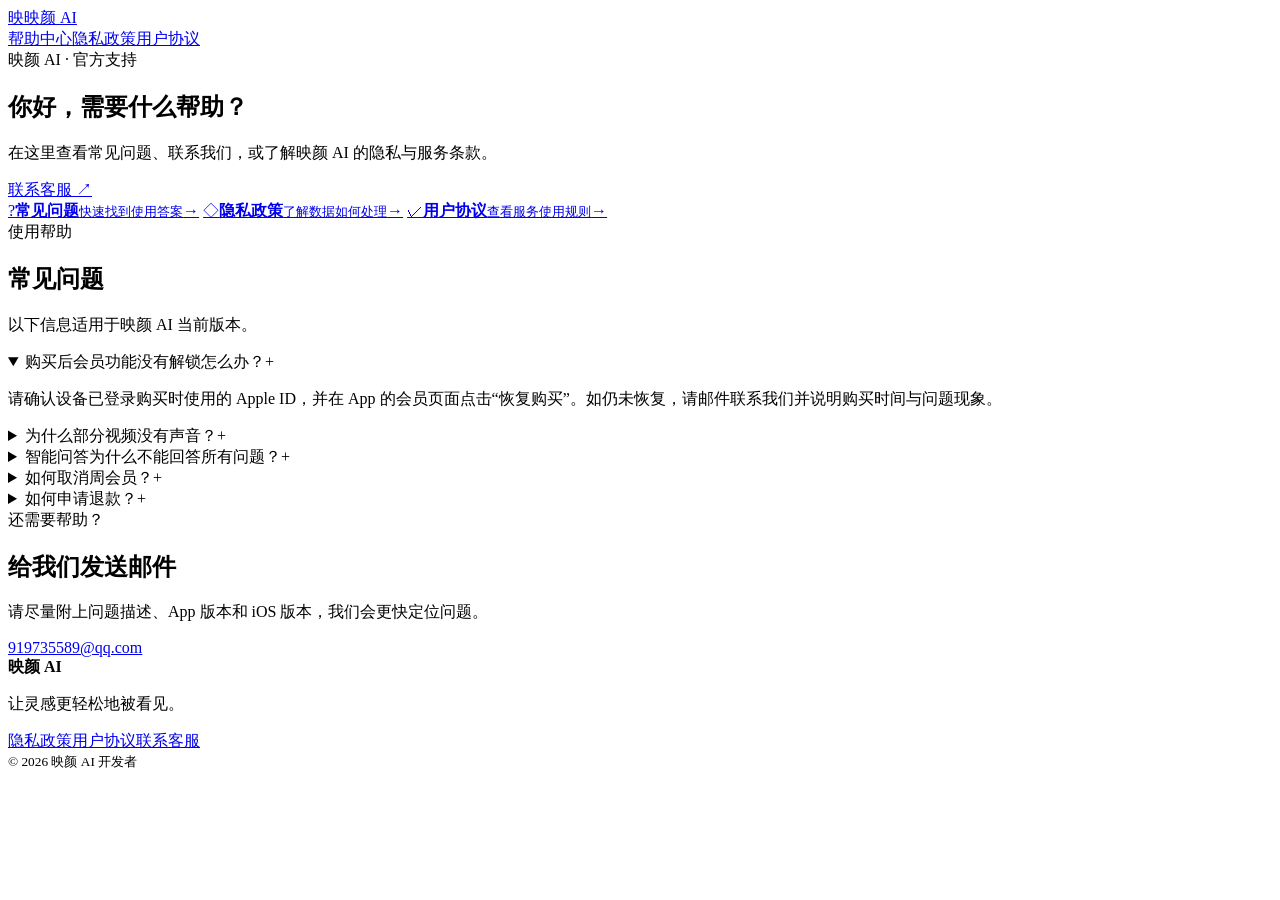
==== site/index.html @ d642b9f5 "Add YingYan AI support website" ====
<!doctype html>
<html lang="zh-CN">
<head>
  <meta charset="utf-8">
  <meta name="viewport" content="width=device-width, initial-scale=1">
  <title>映颜 AI 帮助中心</title>
  <meta name="description" content="映颜 AI 客服支持、隐私政策与用户协议。">
  <link rel="stylesheet" href="styles.css">
</head>
<body>
  <header class="site-header">
    <div class="container header-inner">
      <a class="brand" href="./"><span class="brand-mark">映</span><span>映颜 AI</span></a>
      <nav><a href="./">帮助中心</a><a href="privacy/">隐私政策</a><a href="terms/">用户协议</a></nav>
    </div>
  </header>
  <main>
    <section class="hero">
      <div class="hero-ring"></div>
      <div class="container hero-content">
        <span class="eyebrow">映颜 AI · 官方支持</span>
        <h1>你好，需要什么帮助？</h1>
        <p>在这里查看常见问题、联系我们，或了解映颜 AI 的隐私与服务条款。</p>
        <a class="primary-button" href="mailto:919735589@qq.com">联系客服 <span>↗</span></a>
      </div>
    </section>
    <section class="container quick-links" aria-label="快速入口">
      <a class="quick-card" href="#faq"><span class="quick-icon">?</span><span><strong>常见问题</strong><small>快速找到使用答案</small></span><span class="arrow">→</span></a>
      <a class="quick-card" href="privacy/"><span class="quick-icon">◇</span><span><strong>隐私政策</strong><small>了解数据如何处理</small></span><span class="arrow">→</span></a>
      <a class="quick-card" href="terms/"><span class="quick-icon">✓</span><span><strong>用户协议</strong><small>查看服务使用规则</small></span><span class="arrow">→</span></a>
    </section>
    <section class="container section" id="faq">
      <div class="section-heading"><span class="eyebrow eyebrow-dark">使用帮助</span><h2>常见问题</h2><p>以下信息适用于映颜 AI 当前版本。</p></div>
      <div class="faq-list">
        <details open><summary>购买后会员功能没有解锁怎么办？<span>+</span></summary><p>请确认设备已登录购买时使用的 Apple ID，并在 App 的会员页面点击“恢复购买”。如仍未恢复，请邮件联系我们并说明购买时间与问题现象。</p></details>
        <details><summary>为什么部分视频没有声音？<span>+</span></summary><p>请先确认手机未处于静音模式，并调高媒体音量。部分素材本身可能不含声音；如所有视频均无声音，请重启 App 后再次尝试。</p></details>
        <details><summary>智能问答为什么不能回答所有问题？<span>+</span></summary><p>当前版本使用本地预设内容进行匹配，适合处理已支持板块中的常见问题，不会把输入内容上传到服务器。未匹配到的内容可以更换更简短、明确的说法。</p></details>
        <details><summary>如何取消周会员？<span>+</span></summary><p>打开 iPhone“设置”，点击你的 Apple ID，再进入“订阅”，选择映颜 AI 后取消订阅。取消后仍可使用到当前计费周期结束。</p></details>
        <details><summary>如何申请退款？<span>+</span></summary><p>App 内购买由 Apple 处理。请前往 Apple 的“报告问题”页面提交退款申请，最终结果以 Apple 审核为准。</p></details>
      </div>
    </section>
    <section class="container contact-panel">
      <div><span class="eyebrow eyebrow-light">还需要帮助？</span><h2>给我们发送邮件</h2><p>请尽量附上问题描述、App 版本和 iOS 版本，我们会更快定位问题。</p></div>
      <a class="email-button" href="mailto:919735589@qq.com">919735589@qq.com</a>
    </section>
  </main>
  <footer class="site-footer"><div class="container footer-inner"><div><strong>映颜 AI</strong><p>让灵感更轻松地被看见。</p></div><div class="footer-links"><a href="privacy/">隐私政策</a><a href="terms/">用户协议</a><a href="mailto:919735589@qq.com">联系客服</a></div><small>© 2026 映颜 AI 开发者</small></div></footer>
</body>
</html>
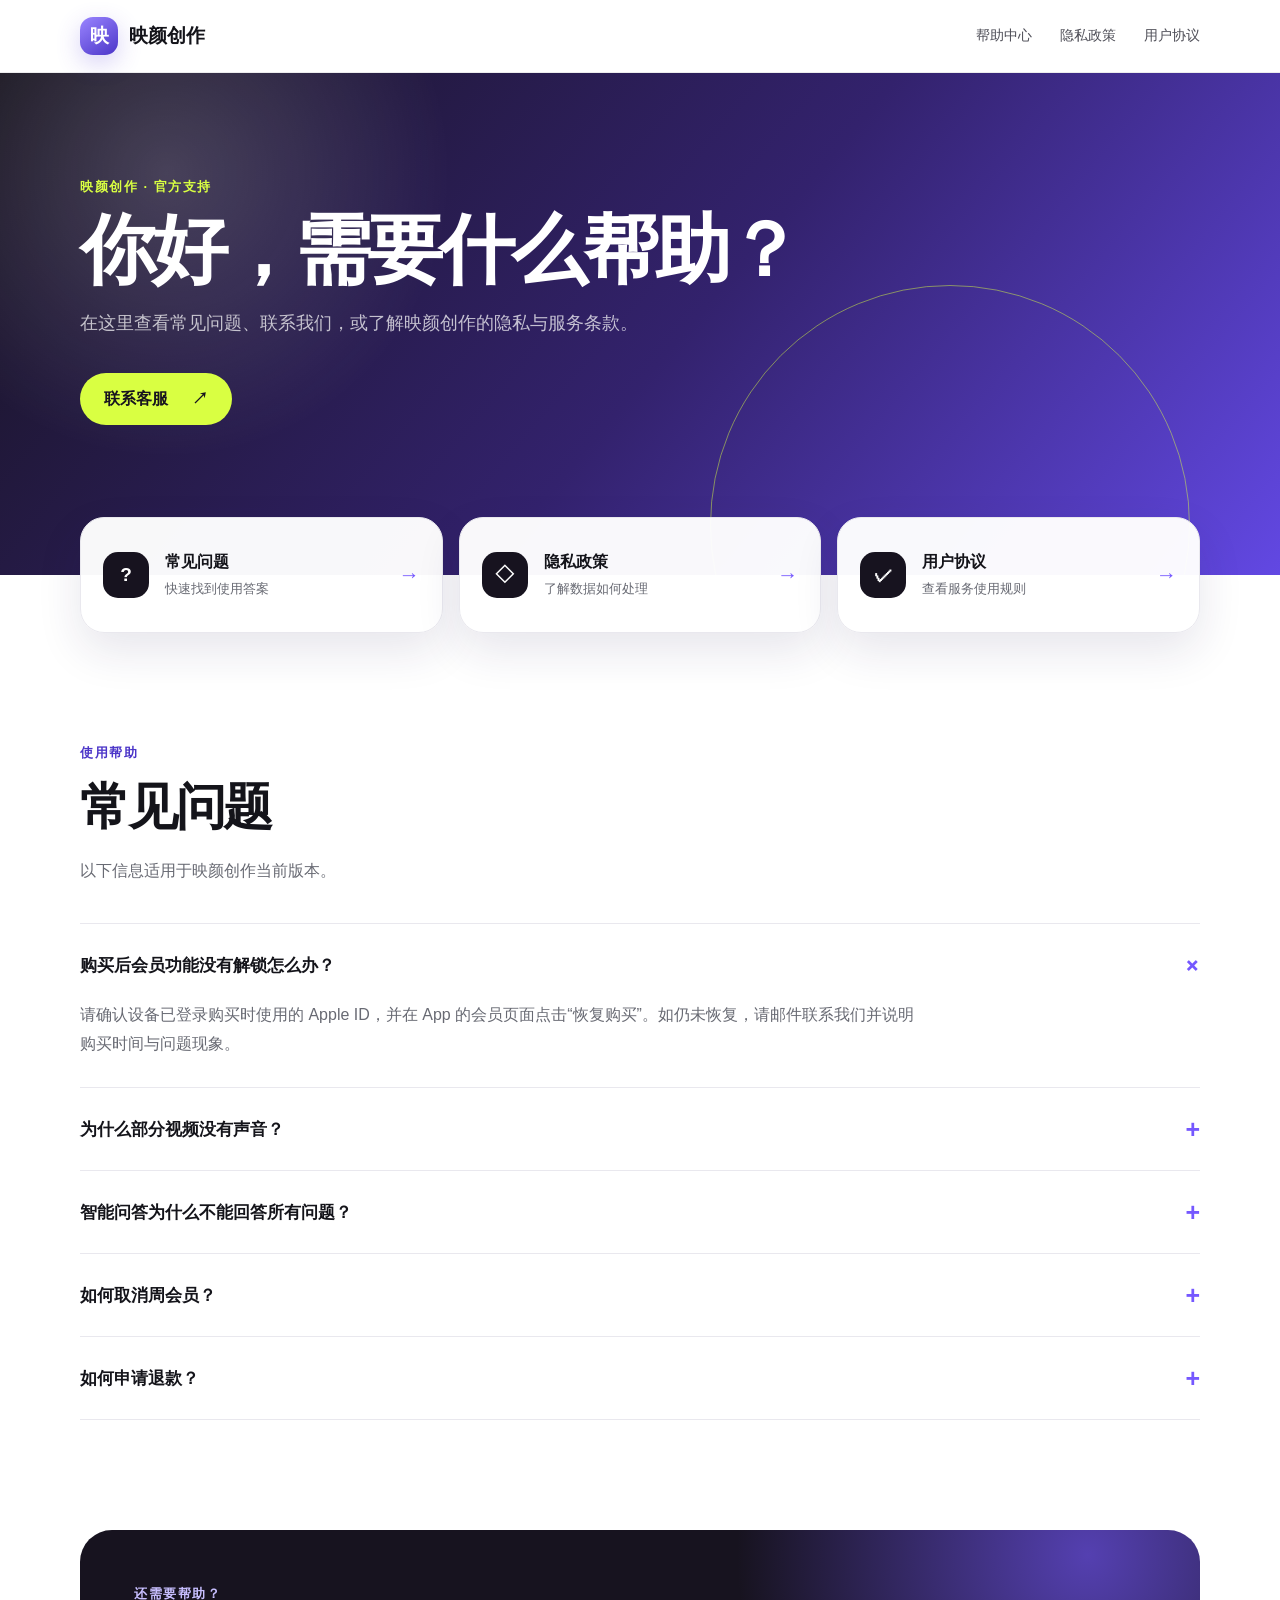
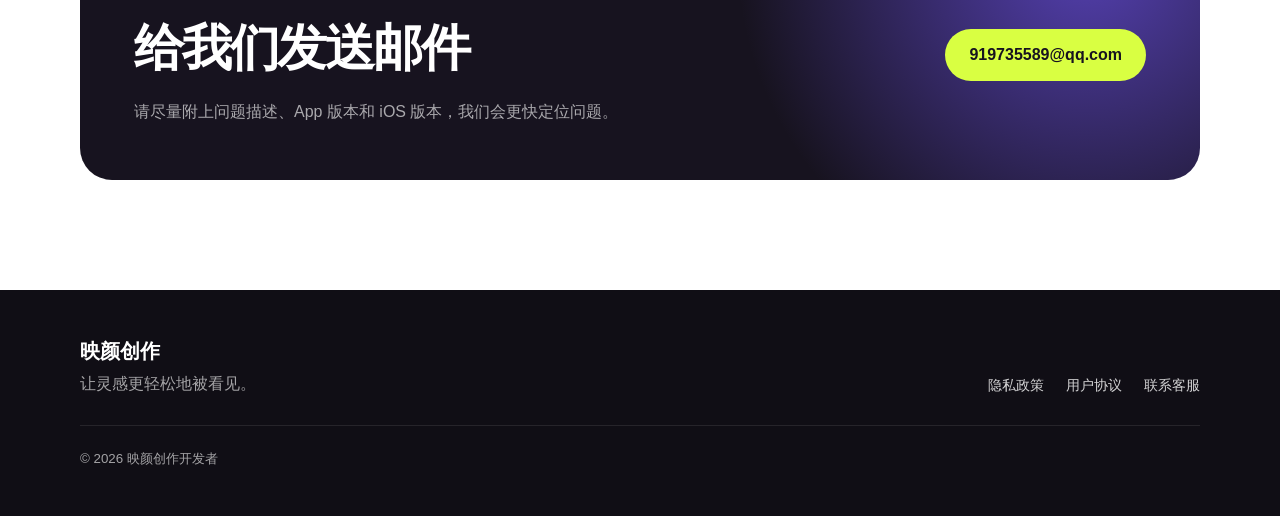
==== commit 03116c29: "Rename app to 映颜创作 Updated the title and descriptions to reflect the rebranding from '映颜 AI' to '映颜创" ====
--- a/site/index.html
+++ b/site/index.html
@@ -3,14 +3,14 @@
 <head>
   <meta charset="utf-8">
   <meta name="viewport" content="width=device-width, initial-scale=1">
-  <title>映颜 AI 帮助中心</title>
-  <meta name="description" content="映颜 AI 客服支持、隐私政策与用户协议。">
+  <title>映颜创作帮助中心</title>
+  <meta name="description" content="映颜创作客服支持、隐私政策与用户协议。">
   <link rel="stylesheet" href="styles.css">
 </head>
 <body>
   <header class="site-header">
     <div class="container header-inner">
-      <a class="brand" href="./"><span class="brand-mark">映</span><span>映颜 AI</span></a>
+      <a class="brand" href="./"><span class="brand-mark">映</span><span>映颜创作</span></a>
       <nav><a href="./">帮助中心</a><a href="privacy/">隐私政策</a><a href="terms/">用户协议</a></nav>
     </div>
   </header>
@@ -18,9 +18,9 @@
     <section class="hero">
       <div class="hero-ring"></div>
       <div class="container hero-content">
-        <span class="eyebrow">映颜 AI · 官方支持</span>
+        <span class="eyebrow">映颜创作 · 官方支持</span>
         <h1>你好，需要什么帮助？</h1>
-        <p>在这里查看常见问题、联系我们，或了解映颜 AI 的隐私与服务条款。</p>
+        <p>在这里查看常见问题、联系我们，或了解映颜创作的隐私与服务条款。</p>
         <a class="primary-button" href="mailto:919735589@qq.com">联系客服 <span>↗</span></a>
       </div>
     </section>
@@ -30,12 +30,12 @@
       <a class="quick-card" href="terms/"><span class="quick-icon">✓</span><span><strong>用户协议</strong><small>查看服务使用规则</small></span><span class="arrow">→</span></a>
     </section>
     <section class="container section" id="faq">
-      <div class="section-heading"><span class="eyebrow eyebrow-dark">使用帮助</span><h2>常见问题</h2><p>以下信息适用于映颜 AI 当前版本。</p></div>
+      <div class="section-heading"><span class="eyebrow eyebrow-dark">使用帮助</span><h2>常见问题</h2><p>以下信息适用于映颜创作当前版本。</p></div>
       <div class="faq-list">
         <details open><summary>购买后会员功能没有解锁怎么办？<span>+</span></summary><p>请确认设备已登录购买时使用的 Apple ID，并在 App 的会员页面点击“恢复购买”。如仍未恢复，请邮件联系我们并说明购买时间与问题现象。</p></details>
         <details><summary>为什么部分视频没有声音？<span>+</span></summary><p>请先确认手机未处于静音模式，并调高媒体音量。部分素材本身可能不含声音；如所有视频均无声音，请重启 App 后再次尝试。</p></details>
         <details><summary>智能问答为什么不能回答所有问题？<span>+</span></summary><p>当前版本使用本地预设内容进行匹配，适合处理已支持板块中的常见问题，不会把输入内容上传到服务器。未匹配到的内容可以更换更简短、明确的说法。</p></details>
-        <details><summary>如何取消周会员？<span>+</span></summary><p>打开 iPhone“设置”，点击你的 Apple ID，再进入“订阅”，选择映颜 AI 后取消订阅。取消后仍可使用到当前计费周期结束。</p></details>
+        <details><summary>如何取消周会员？<span>+</span></summary><p>打开 iPhone“设置”，点击你的 Apple ID，再进入“订阅”，选择映颜创作后取消订阅。取消后仍可使用到当前计费周期结束。</p></details>
         <details><summary>如何申请退款？<span>+</span></summary><p>App 内购买由 Apple 处理。请前往 Apple 的“报告问题”页面提交退款申请，最终结果以 Apple 审核为准。</p></details>
       </div>
     </section>
@@ -44,6 +44,6 @@
       <a class="email-button" href="mailto:919735589@qq.com">919735589@qq.com</a>
     </section>
   </main>
-  <footer class="site-footer"><div class="container footer-inner"><div><strong>映颜 AI</strong><p>让灵感更轻松地被看见。</p></div><div class="footer-links"><a href="privacy/">隐私政策</a><a href="terms/">用户协议</a><a href="mailto:919735589@qq.com">联系客服</a></div><small>© 2026 映颜 AI 开发者</small></div></footer>
+  <footer class="site-footer"><div class="container footer-inner"><div><strong>映颜创作</strong><p>让灵感更轻松地被看见。</p></div><div class="footer-links"><a href="privacy/">隐私政策</a><a href="terms/">用户协议</a><a href="mailto:919735589@qq.com">联系客服</a></div><small>© 2026 映颜创作开发者</small></div></footer>
 </body>
 </html>
--- a/site/styles.css
+++ b/site/styles.css
@@ -0,0 +1,225 @@
+:root {
+  --ink: #14141a;
+  --muted: #686a73;
+  --line: #e9e8ee;
+  --violet: #7558ff;
+  --violet-dark: #4b35c8;
+  --lime: #d9ff42;
+}
+
+* { box-sizing: border-box; }
+html { scroll-behavior: smooth; }
+body {
+  margin: 0;
+  color: var(--ink);
+  background: #fff;
+  font-family: -apple-system, BlinkMacSystemFont, "SF Pro Display", "PingFang SC",
+    "Hiragino Sans GB", "Microsoft YaHei", sans-serif;
+  -webkit-font-smoothing: antialiased;
+}
+a { color: inherit; text-decoration: none; }
+.container { width: min(1120px, calc(100% - 40px)); margin: 0 auto; }
+.site-header {
+  position: sticky;
+  z-index: 20;
+  top: 0;
+  border-bottom: 1px solid rgba(20, 20, 26, .08);
+  background: rgba(255, 255, 255, .9);
+  backdrop-filter: blur(18px);
+}
+.header-inner {
+  display: flex;
+  min-height: 72px;
+  align-items: center;
+  justify-content: space-between;
+  gap: 32px;
+}
+.brand { display: inline-flex; align-items: center; gap: 11px; font-size: 19px; font-weight: 760; }
+.brand-mark {
+  display: grid;
+  width: 38px;
+  height: 38px;
+  place-items: center;
+  border-radius: 13px;
+  color: #fff;
+  background: linear-gradient(145deg, #9a85ff, #4b35c8);
+  box-shadow: 0 8px 24px rgba(89, 62, 218, .24);
+}
+nav { display: flex; gap: 28px; color: #4e4e57; font-size: 14px; font-weight: 560; }
+nav a:hover { color: var(--violet-dark); }
+.hero {
+  position: relative;
+  overflow: hidden;
+  color: #fff;
+  background:
+    radial-gradient(circle at 13% 20%, rgba(255, 255, 255, .18), transparent 24%),
+    linear-gradient(130deg, #17131f 0%, #33226d 53%, #6248e3 100%);
+}
+.hero-content { position: relative; z-index: 2; padding: 104px 0 150px; }
+.hero h1, .legal-hero h1 {
+  max-width: 780px;
+  margin: 14px 0 18px;
+  font-size: clamp(42px, 7vw, 76px);
+  line-height: 1.04;
+  letter-spacing: -.055em;
+}
+.hero p {
+  max-width: 620px;
+  margin: 0 0 34px;
+  color: rgba(255, 255, 255, .72);
+  font-size: 18px;
+  line-height: 1.8;
+}
+.eyebrow { color: var(--lime); font-size: 13px; font-weight: 760; letter-spacing: .12em; }
+.eyebrow-dark { color: var(--violet-dark); }
+.eyebrow-light { color: #c8bfff; }
+.primary-button, .email-button {
+  display: inline-flex;
+  align-items: center;
+  justify-content: center;
+  gap: 24px;
+  min-height: 52px;
+  padding: 0 24px;
+  border-radius: 999px;
+  color: #17131f;
+  background: var(--lime);
+  font-weight: 720;
+  transition: transform .16s ease, box-shadow .16s ease;
+}
+.primary-button:hover, .email-button:hover {
+  transform: translateY(-2px);
+  box-shadow: 0 12px 30px rgba(0, 0, 0, .16);
+}
+.hero-ring {
+  position: absolute;
+  right: 7%;
+  bottom: -190px;
+  width: 480px;
+  height: 480px;
+  border: 1px solid rgba(217, 255, 66, .48);
+  border-radius: 50%;
+}
+.quick-links {
+  position: relative;
+  z-index: 4;
+  display: grid;
+  grid-template-columns: repeat(3, 1fr);
+  gap: 16px;
+  margin-top: -58px;
+}
+.quick-card {
+  display: grid;
+  grid-template-columns: auto 1fr auto;
+  gap: 16px;
+  align-items: center;
+  min-height: 116px;
+  padding: 22px;
+  border: 1px solid var(--line);
+  border-radius: 24px;
+  background: rgba(255, 255, 255, .97);
+  box-shadow: 0 18px 45px rgba(39, 29, 85, .11);
+}
+.quick-icon {
+  display: grid;
+  width: 46px;
+  height: 46px;
+  place-items: center;
+  border-radius: 15px;
+  color: #fff;
+  background: #17131f;
+  font-size: 19px;
+  font-weight: 750;
+}
+.quick-card strong, .quick-card small { display: block; }
+.quick-card strong { margin-bottom: 7px; font-size: 16px; }
+.quick-card small { color: var(--muted); font-size: 13px; }
+.arrow { color: var(--violet); font-size: 21px; }
+.section { padding: 110px 0; }
+.section-heading { max-width: 660px; margin-bottom: 38px; }
+.section-heading h2, .contact-panel h2 {
+  margin: 12px 0 10px;
+  font-size: clamp(32px, 5vw, 50px);
+  letter-spacing: -.045em;
+}
+.section-heading p, .contact-panel p { color: var(--muted); line-height: 1.75; }
+.faq-list { border-top: 1px solid var(--line); }
+details { border-bottom: 1px solid var(--line); }
+summary {
+  display: flex;
+  min-height: 82px;
+  align-items: center;
+  justify-content: space-between;
+  gap: 24px;
+  cursor: pointer;
+  list-style: none;
+  font-size: 17px;
+  font-weight: 660;
+}
+summary::-webkit-details-marker { display: none; }
+summary span { color: var(--violet); font-size: 25px; transition: transform .18s ease; }
+details[open] summary span { transform: rotate(45deg); }
+details p { max-width: 840px; margin: -5px 0 28px; color: var(--muted); line-height: 1.8; }
+.contact-panel {
+  display: flex;
+  align-items: center;
+  justify-content: space-between;
+  gap: 40px;
+  margin-bottom: 110px;
+  padding: 54px;
+  border-radius: 32px;
+  color: #fff;
+  background: radial-gradient(circle at 90% 10%, rgba(117, 88, 255, .65), transparent 34%), #17131f;
+}
+.contact-panel > div { max-width: 620px; }
+.contact-panel p { margin-bottom: 0; color: rgba(255, 255, 255, .63); }
+.email-button { flex: 0 0 auto; }
+.legal-hero { color: #fff; background: linear-gradient(130deg, #17131f, #4d39bd); }
+.legal-hero-inner { padding: 76px 0 86px; }
+.legal-hero h1 { margin-bottom: 15px; font-size: clamp(42px, 6vw, 64px); }
+.legal-hero p { max-width: 720px; color: rgba(255, 255, 255, .72); font-size: 17px; line-height: 1.8; }
+.legal-hero small { display: block; margin-top: 24px; color: rgba(255, 255, 255, .5); }
+.legal-card {
+  margin-top: 48px;
+  margin-bottom: 80px;
+  padding: 38px 52px 52px;
+  border: 1px solid var(--line);
+  border-radius: 28px;
+  box-shadow: 0 22px 60px rgba(33, 27, 64, .06);
+}
+.legal-card section { padding: 18px 0; border-bottom: 1px solid var(--line); }
+.legal-card section:last-child { border-bottom: 0; }
+.legal-card h2 { margin: 8px 0 14px; font-size: 21px; }
+.legal-card p, .legal-card li { color: #555761; font-size: 15px; line-height: 1.9; }
+.legal-card ul { padding-left: 21px; }
+.site-footer { color: rgba(255, 255, 255, .62); background: #100e15; }
+.footer-inner {
+  display: grid;
+  grid-template-columns: 1fr auto;
+  gap: 30px;
+  align-items: end;
+  padding: 48px 0;
+}
+.footer-inner strong { color: #fff; font-size: 20px; }
+.footer-inner p { margin: 9px 0 0; }
+.footer-links { display: flex; gap: 22px; color: rgba(255, 255, 255, .82); font-size: 14px; }
+.footer-inner small {
+  grid-column: 1 / -1;
+  padding-top: 24px;
+  border-top: 1px solid rgba(255, 255, 255, .09);
+}
+@media (max-width: 760px) {
+  .container { width: min(100% - 28px, 1120px); }
+  .header-inner { min-height: 64px; }
+  nav { gap: 14px; font-size: 12px; }
+  nav a:first-child { display: none; }
+  .hero-content { padding: 76px 0 120px; }
+  .hero p { font-size: 16px; }
+  .quick-links { grid-template-columns: 1fr; margin-top: -48px; }
+  .quick-card { min-height: 98px; }
+  .section { padding: 78px 0; }
+  .contact-panel { display: block; margin-bottom: 72px; padding: 34px 26px; }
+  .email-button { margin-top: 25px; }
+  .legal-card { margin-top: 24px; padding: 22px 22px 34px; border-radius: 22px; }
+  .footer-inner { grid-template-columns: 1fr; align-items: start; }
+  .footer-links { flex-wrap: wrap; }
+}
